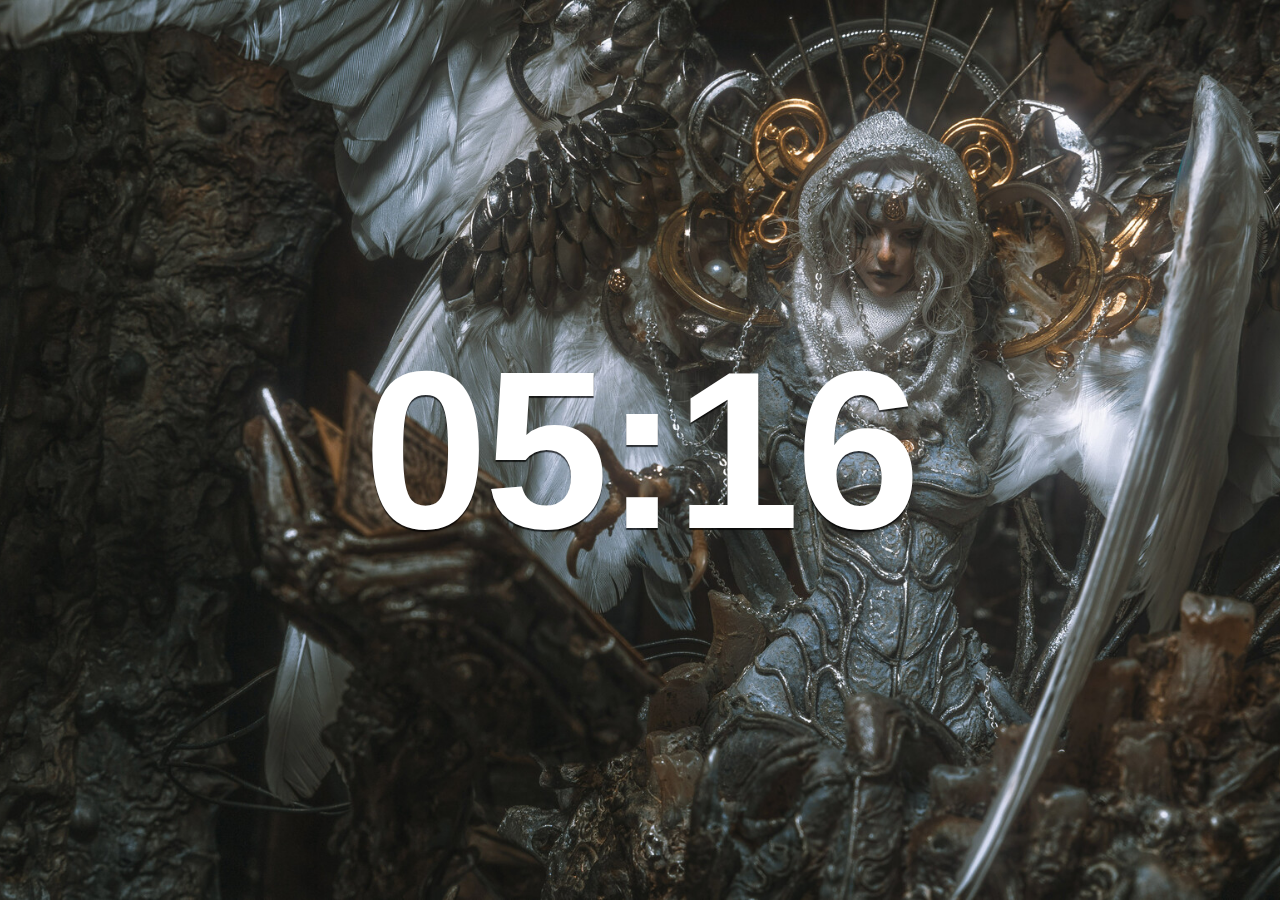
==== Clock/index.html @ e6dcd7b5 "Add" ====
<!DOCTYPE html>
<html>

<head>
    <title>Clock</title>
    <link rel="stylesheet" href="style.css">
    <style>
        body {
            background-size: cover;
            background-repeat: no-repeat;
            background-position: center;
        }
    </style>
</head>

<body>
    <div class="center">
        <div class="timer" id="clock" style="font-size: 14rem;"></div>
    </div>
    <script src="../Wallpaper/wallpapers.js"></script>
    <script src="clock.js"></script>
</body>

</html>
---- Clock/style.css ----
body {
    font-family: 'Space Grotesk', sans-serif;
    font-weight: 600;
    color: #fff;
}

html,
body {
    height: 100%;
    min-height: 100%;
    margin: 0px;
    padding: 0px;
}

body {
    /* background-color: rgb(29, 29, 29); */
    /* background-image: url("https://lh3.googleusercontent.com/u/0/drive-viewer/AAOQEOQZz-JIb_SfSQGW_UYlVYgBv6nIxxH5WT3Ci0FWp3kCwueoCPetlAUi6vxv79ux4PdeblXMHcyMdYIDDlUdX3zP9cCsAA=w1241-h1089"); */
    padding: 0px;
    background-size: cover;
}

.center {
    text-align: center;
    /* center of screen div */
    position: absolute;
    top: 50%;
    left: 50%;
    transform: translate(-50%, -50%);
}

.timer {
    font-size: 8rem;
    letter-spacing: -0.25rem;
    font-variant-numeric: tabular-nums;
    font-weight: 600;
    letter-spacing: -4px;
    text-align: start;
    margin: 20px;
    text-align: center;
    text-shadow: 0px 2px 1px rgba(0, 0, 0, 0.7);

}


.actionButton {
    text-decoration: none;
    display: inline-block;
    text-align: center;
    vertical-align: middle;
    user-select: none;
    border: 1px solid #fff;
    border-top-color: rgb(255, 255, 255);
    border-right-color: rgb(255, 255, 255);
    border-bottom-color: rgb(255, 255, 255);
    border-left-color: rgb(255, 255, 255);
    border-radius: 500px;
    transition: color .15s ease-in-out, background-color .15s ease-in-out, border-color .15s ease-in-out, box-shadow .15s ease-in-out;
    text-transform: lowercase;
    font-weight: 600;

    font-family: "Space Grotesk", sans-serif;
}

.start:hover {
    color: #fff;
    background-color: rgba(0, 0, 0, 0);
}

.start {
    padding: .5rem 2.5rem;
    background-color: #fff;
    color: #000;
    font-size: 1.5rem;
}

.durationContainer {
    display: flex;
    margin: 20px;
    flex-direction: row;
    width: 500px;
    justify-content: space-evenly;
}

.durationButton {
    color: #fff;
    background-color: rgba(0, 0, 0, 0);
    padding: .5rem 1rem;
    font-size: 1.3rem;
    /* margin:7px; */
}

.durationButton:hover {
    background-color: #fff;
    color: #000;
}

.durationButtonActive {
    background-color: #fff;
    color: #000;
}
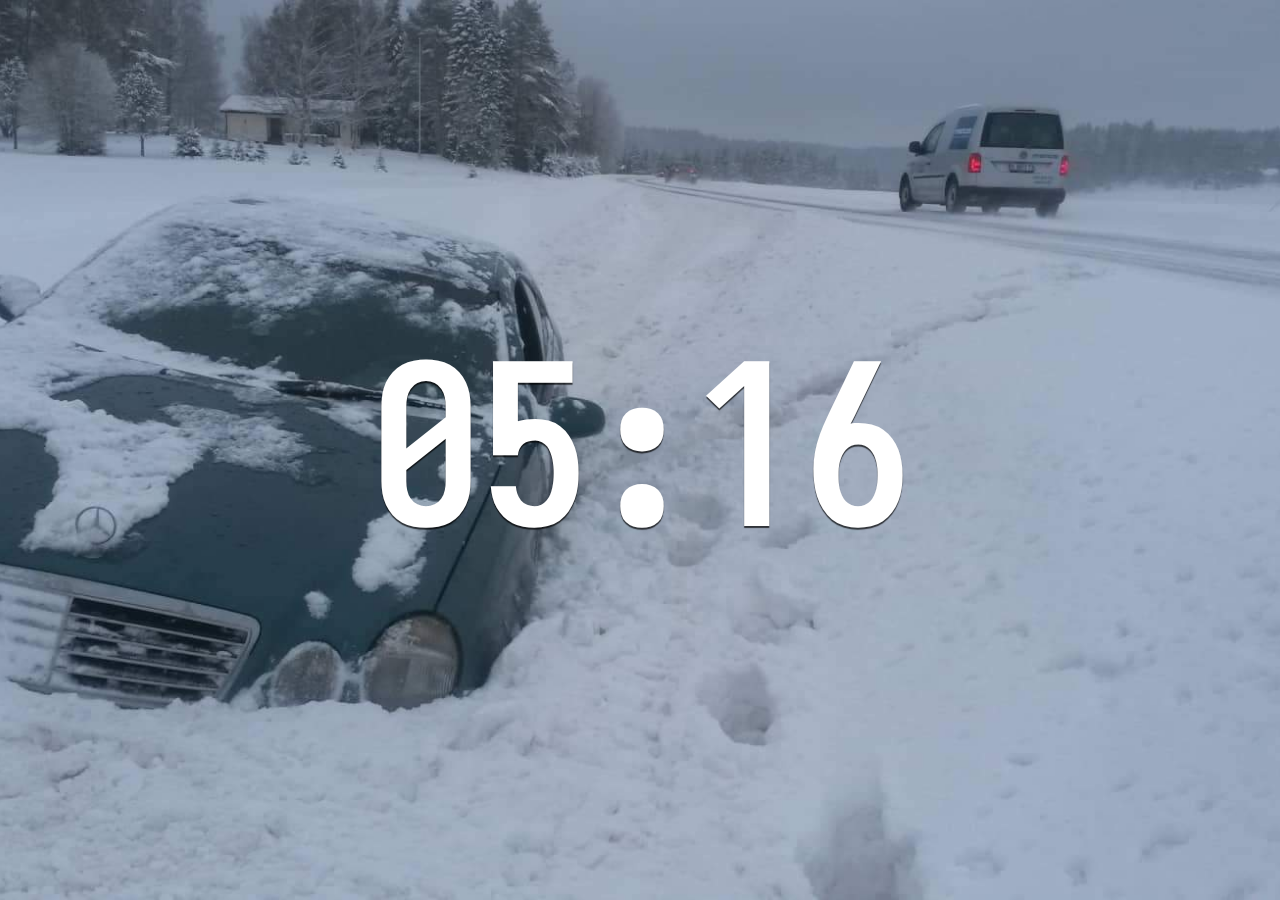
==== commit 29fc0040: "Add" ====
--- a/Clock/index.html
+++ b/Clock/index.html
@@ -1,6 +1,5 @@
 <!DOCTYPE html>
 <html>
-
 <head>
     <title>Clock</title>
     <link rel="stylesheet" href="style.css">
@@ -20,5 +19,4 @@
     <script src="../Wallpaper/wallpapers.js"></script>
     <script src="clock.js"></script>
 </body>
-
 </html>--- a/Clock/style.css
+++ b/Clock/style.css
@@ -1,5 +1,11 @@
+@font-face {
+    font-family: Iosevka;
+    src: url('Iosevka-Bold.woff');
+}
+
 body {
-    font-family: 'Space Grotesk', sans-serif;
+    /* font-family: 'Space Grotesk', sans-serif; */
+    font-family: Iosevka !important;
     font-weight: 600;
     color: #fff;
 }
@@ -97,4 +103,5 @@
 .durationButtonActive {
     background-color: #fff;
     color: #000;
-}+}
+
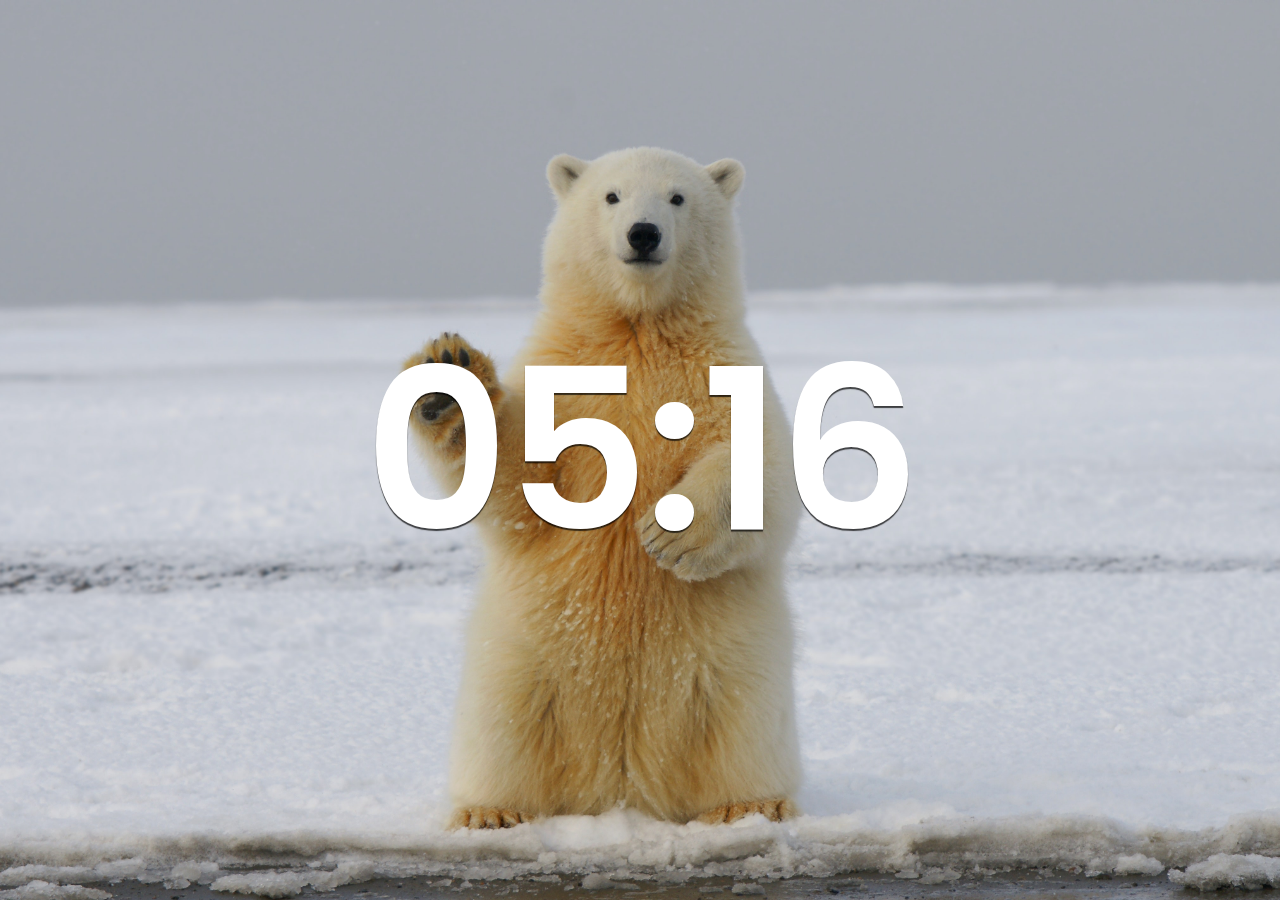
==== commit e4277d27: "changed font to poppins" ====
--- a/Clock/index.html
+++ b/Clock/index.html
@@ -1,6 +1,12 @@
 <!DOCTYPE html>
 <html>
+
 <head>
+    <link rel="preconnect" href="https://fonts.googleapis.com">
+    <link rel="preconnect" href="https://fonts.gstatic.com" crossorigin>
+    <link
+        href="https://fonts.googleapis.com/css2?family=Poppins:ital,wght@0,100;0,200;0,300;0,400;0,500;0,600;0,700;0,800;0,900;1,100;1,200;1,300;1,400;1,500;1,600;1,700;1,800;1,900&display=swap"
+        rel="stylesheet">
     <title>Clock</title>
     <link rel="stylesheet" href="style.css">
     <style>
@@ -19,4 +25,5 @@
     <script src="../Wallpaper/wallpapers.js"></script>
     <script src="clock.js"></script>
 </body>
+
 </html>--- a/Clock/style.css
+++ b/Clock/style.css
@@ -1,12 +1,8 @@
-@font-face {
-    font-family: Iosevka;
-    src: url('Iosevka-Bold.woff');
-}
-
 body {
     /* font-family: 'Space Grotesk', sans-serif; */
-    font-family: Iosevka !important;
+    font-family: "Poppins", sans-serif;
     font-weight: 600;
+    font-style: normal;
     color: #fff;
 }
 
